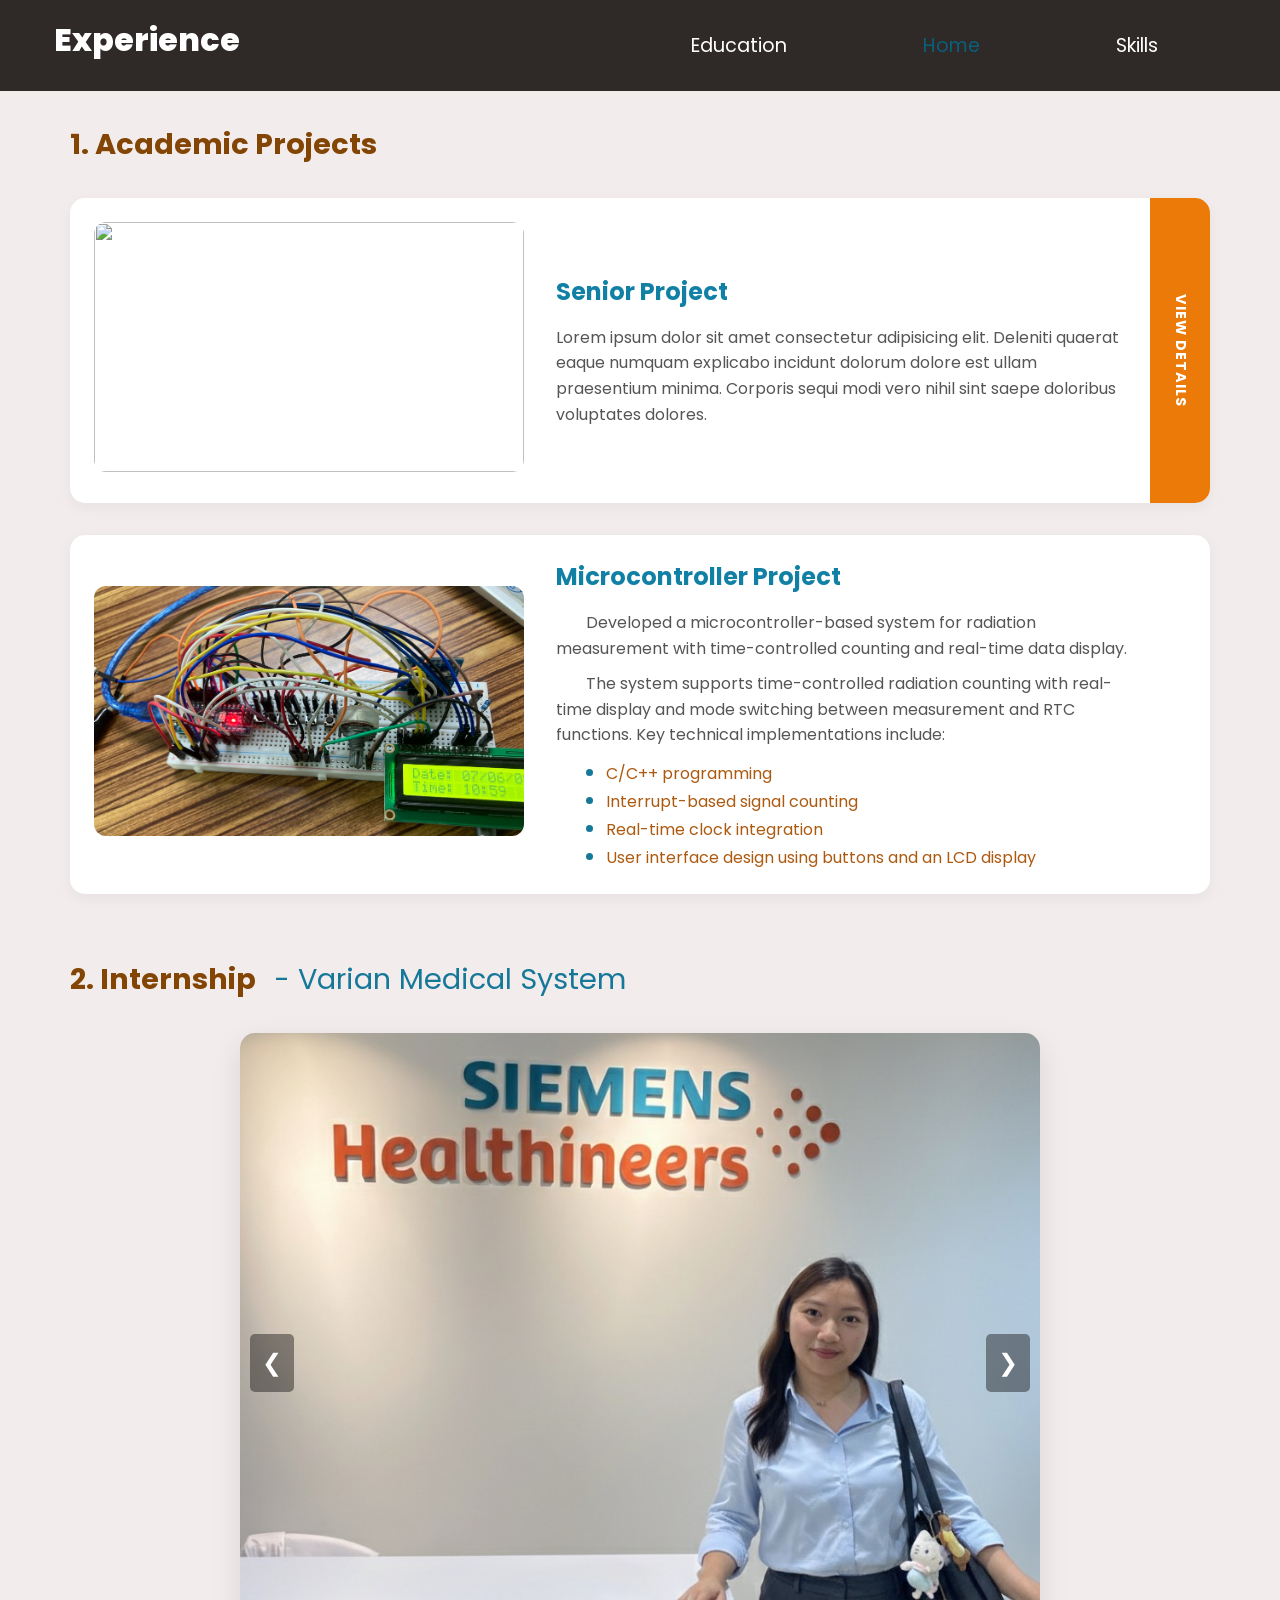
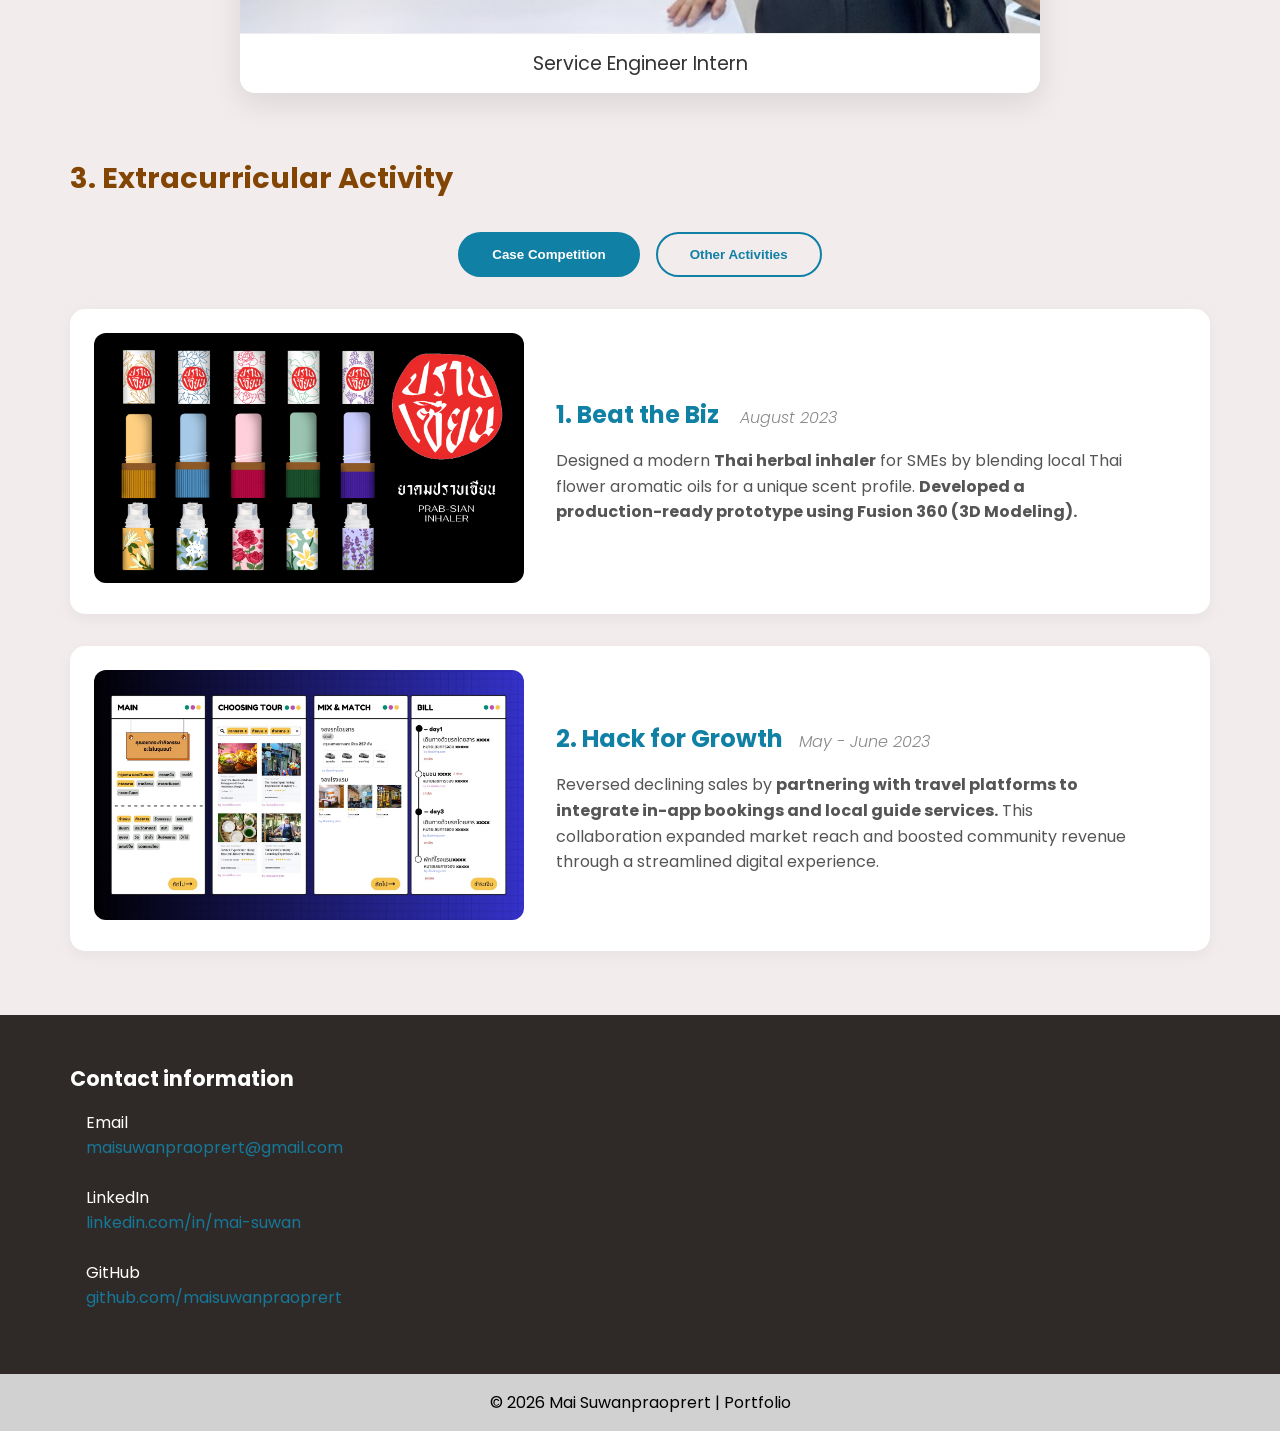
==== experience.html @ b8e8a333 "First upload my website" ====
<!DOCTYPE html>
<html lang="en">
<head>
    <meta charset="UTF-8">
    <meta name="viewport" content="width=device-width, initial-scale=1.0">
    <title>Experience - Mai Suwanpraoprert</title>
    <link rel="stylesheet" href="mainstyle.css"> 
    <link rel="preconnect" href="https://fonts.googleapis.com">
    <link rel="preconnect" href="https://fonts.gstatic.com" crossorigin>
    <link href="https://fonts.googleapis.com/css2?family=Poppins:wght@300;400;600&display=swap" rel="stylesheet">
</head>
<body>
    <nav>
        <div class="container">
            <div class="nav-con">
                <div class="logo"><a href="">Experience</a></div>
                <ul class="menu">
                    <li><a href="education.html">Education</a></li>
                    <li><a href="index.html" class="act">Home</a></li>
                    <li><a href="skill.html">Skills</a></li>
                </ul>
            </div>
        </div>
    </nav>
    
    <section class="experience-section container">
        <h2 class="section-title"></h2>

        <div class="exp-category" id="academic">
            <h3 class="category-title">1. Academic Projects</h3>
            
            <div class="exp-item">
                <div class="exp-img">
                    <img src="">
                </div>
                <div class="exp-detail">
                    <h4>Senior Project</h4>
                    <p>Lorem ipsum dolor sit amet consectetur adipisicing elit. Deleniti quaerat eaque numquam explicabo incidunt dolorum dolore est ullam praesentium minima. Corporis sequi modi vero nihil sint saepe doloribus voluptates dolores.</p>
                </div>
                <a href="projectwebsite/" class="side-link" target="_blank" rel="noopener noreferrer">
                    <span>View Details</span>
                </a>
            </div>
        
            <div class="exp-item">
                <div class="exp-img">
                    <img src="microproject.jpg">
                </div>
                <div class="exp-detail">
                    <h4>Microcontroller Project</h4>
                    
                    <p style="text-indent: 30px; margin-bottom: 10px;">
                        Developed a microcontroller-based system for radiation measurement with time-controlled counting and real-time data display.
                    </p>

                    <p style="text-indent: 30px; margin-bottom: 10px;">
                        The system supports time-controlled radiation counting with real-time display and mode switching between measurement and RTC functions. Key technical implementations include:
                    </p>

                    <ul style="padding-left: 50px; list-style-type: disc;">
                        <li>C/C++ programming</li>
                        <li>Interrupt-based signal counting</li>
                        <li>Real-time clock integration</li>
                        <li>User interface design using buttons and an LCD display</li>
                    </ul>
                </div>
            </div>
        </div>

        <div class="exp-category" id="internship">
            <h3 class="category-title">2. Internship<span class="intern"> - Varian Medical System</span></h3>
            <div class="exp-item internship-card">
                <button class="nav-btn prev" onclick="moveSlider(-1)">❮</button>
                <button class="nav-btn next" onclick="moveSlider(1)">❯</button>

                <div class="slider-container" id="internship-slider">
                    <div class="slide">
                        <img src="siemens.jpg">
                        <div class="slide-caption">Service Engineer Intern</div>
                    </div>
                    <div class="slide">
                        <img src="pm.jpg">
                        <div class="slide-caption">LINAC - Preventive Maintenance(PM)</div>
                    </div>
                    <div class="slide">
                        <img src="troubleshoot.jpg">
                        <div class="slide-caption">LINAC - Electronics Troubleshooting</div>
                    </div>
                    <div class="slide">
                        <img src="proton.jpg">
                        <div class="slide-caption">Proton Therapy - Observing</div>
                    </div>
                </div>
            </div>
        </div>

        <div class="exp-category" id="activities">
            <h3 class="category-title">3. Extracurricular Activity</h3>
            
            <div class="tab-menu">
                <button class="tab-btn active" onclick="openTab(event, 'case-comp')">Case Competition</button>
                <button class="tab-btn" onclick="openTab(event, 'faculty-act')">Other Activities</button>
            </div>

            <div id="case-comp" class="tab-content active">
                <div class="exp-item">
                    <div class="exp-img">
                        <img src="prab.png">
                    </div>
                    <div class="exp-detail">
                        <h4>1. Beat the Biz <span class="exp-date">August 2023</span></h4>
                        <p>Designed a modern <strong>Thai herbal inhaler</strong> for SMEs by blending local Thai flower aromatic oils for a unique scent profile. 
                            <strong>Developed a production-ready prototype using Fusion 360 (3D Modeling).</strong>
                        </p>
                    </div>
                </div>

                <div class="exp-item">
                    <div class="exp-img">
                        <img src="hack.jpg">
                    </div>
                    <div class="exp-detail">
                        <h4>2. Hack for Growth<span class="exp-date">May - June 2023</span></h4>
                        <p>Reversed declining sales by <strong>partnering with travel platforms to integrate in-app bookings and local guide services.</strong>
                            This collaboration expanded market reach and boosted community revenue through a streamlined digital experience.
                        </p>
                    </div>
                </div>
            </div>

            <div id="faculty-act" class="tab-content">
                <div class="exp-item">
                    <div class="exp-img">
                        <img src="headdog.jpg">
                    </div>
                    <div class="exp-detail">
                        <h4>1.  Leader of freshmen group</h4>
                        <p><strong>Managed group tasks and assigned responsibilities to team members.</strong>
                            Acted as the main contact to coordinate with other departments, ensuring smooth <strong>decision-making</strong> and a successful event.
                        </p>
                    </div>
                </div>

                <div class="exp-item">
                    <div class="exp-img">
                        <img src="larngear.jpg">
                    </div>
                    <div class="exp-detail">
                        <h4>2. LarnGear Camp 25 th – Department Representative</h4>
                        <p>Served as a keynote <strong>speaker to introduce the Nuclear Engineering department</strong> to prospective students. 
                            Presented essential insights on the academic curriculum, internship opportunities, 
                            and future career paths within the nuclear and high-tech industries.
                        </p>
                    </div>
                </div>
            </div>
        </div>
    </section>
    

    <div class="footer-top">
        <div class="container">
            <div class="footer-top-con">
                <div class="footer-top-item">
                    <h4>Contact information</h4>
                    <div class="footer-top-item-con">
                        <div class="date">
                            Email <li><a href="mailto:maisuwanpraoprert@gmail.com">maisuwanpraoprert@gmail.com</a></li><br>
                            LinkedIn <li><a href="https://www.linkedin.com/in/mai-suwan" target="_blank">linkedin.com/in/mai-suwan</a></li><br> 
                            GitHub <li><a href="https://github.com/maisuwanpraoprert">github.com/maisuwanpraoprert</a></li>
                        </div> 
                    </div>
                </div>
            </div>
        </div>
    </div>
    <div class="footer-buttom">© 2026 Mai Suwanpraoprert | Portfolio</div>

    <script>
        let currentIndex = 0;

        function moveSlider(direction) {
            const slider = document.getElementById('internship-slider');
            const slides = slider.getElementsByClassName('slide');
            const totalSlides = slides.length;

            // อัปเดต Index ปัจจุบัน
            currentIndex += direction;

            // เช็คเงื่อนไขวนลูป
            if (currentIndex >= totalSlides) {
                currentIndex = 0; // ถ้าเลยรูปสุดท้าย ให้กลับไปรูปแรก
            } else if (currentIndex < 0) {
                currentIndex = totalSlides - 1; // ถ้าถอยจากรูปแรก ให้ไปรูปสุดท้าย
            }

            // สั่งเลื่อนไปตาม Index
            const offset = currentIndex * slider.clientWidth;
            slider.scrollTo({
                left: offset,
                behavior: 'smooth'
            });
        }

        
        function openTab(evt, tabName) {
            var i, tabcontent, tablinks;
            
            // ซ่อนเนื้อหาทั้งหมด
            tabcontent = document.getElementsByClassName("tab-content");
            for (i = 0; i < tabcontent.length; i++) {
                tabcontent[i].style.display = "none";
                tabcontent[i].classList.remove("active");
            }

            // เอา class "active" ออกจากปุ่มทั้งหมด
            tablinks = document.getElementsByClassName("tab-btn");
            for (i = 0; i < tablinks.length; i++) {
                tablinks[i].className = tablinks[i].className.replace(" active", "");
            }

            // แสดงเนื้อหาที่เลือก และเติม class active ให้ปุ่มที่กด
            document.getElementById(tabName).style.display = "block";
            document.getElementById(tabName).classList.add("active");
            evt.currentTarget.className += " active";
        }

    </script>
</body>
</html>
---- mainstyle.css ----
body {
    font-family: 'Poppins', sans-serif;
    background-color: rgb(243, 236, 236);
}

*{
    margin: 0;
    padding: 0;
    box-sizing: border-box;
}

.container{
    max-width: 1140px;
    margin: 0 auto;
}

nav{
    padding: 1rem;
    background-color: #2f2a27 ;
}

nav .container {
    max-width: 99%;    /* ขยายให้เต็มความกว้างจอ */
    padding: 0 2rem;    /* ใส่ padding กันไม่ให้ตัวหนังสือติดขอบจอเกินไป */
}

.nav-con{
    display: flex;
    justify-content: space-between;
}

.logo a{
    font-size: 2rem;
    color: #fff;
    text-decoration: none;
    font-weight: 800;
}

.menu {
    display: flex;
    list-style: none;
    align-items: center;
}

.menu li {
    margin: 0 3rem;
}

.menu li a {
    color: #fff;
    text-decoration: none;
    font-size: 1.2rem;
}

/******* dropdown  *******/
ul {
    list-style: none;
    margin: 0;
    padding: 0;
}

ul li {
    display: inline-block;
    position: relative;
    vertical-align: top; /* ช่วยให้เมนูเรียงกันสวยขึ้น */
}

ul li a {
    display: block;
    padding: 15px 20px; /* ปรับ padding ให้สมดุล */
    color: #fff; /* เปลี่ยนตามสีที่คุณต้องการ */
    font-size: 1.2rem;
    transition: 0.3s;
    text-decoration: none;
}

ul li ul.dropdown {
    width: 250px; 
    background: #1080a5;
    position: absolute;
    left: 0;      /* บังคับให้ชิดซ้ายสุดของเมนูหลัก */
    top: 100%;    /* ให้แสดงต่อลงมาจากเมนูหลักพอดี */
    z-index: 999;
    display: none;
    padding: 0;   /* สำคัญมาก: ล้างค่า padding ของ ul ชั้นใน */
    margin: 0;
    list-style: none;
}

ul li ul.dropdown li {
    display: block; /* ให้รายการใน dropdown เรียงลงมาเป็นแถวเดียว */
    width: 100%;
    margin: 0;
    padding:0;
}

ul li ul.dropdown li a {
    text-decoration: none;
    padding: 15px 20px;
    font-size: 1rem; /* ปรับขนาดตัวอักษรให้เล็กลงหน่อยในเมนูย่อย */
    color: #ffffff;
    background: #1080a5; /* กำหนดสีพื้นหลังให้เหมือนกันทั้งแถบ */
    border-bottom: 1px solid rgba(20, 19, 19, 0.1); /* เพิ่มเส้นคั่นบางๆ */
}

ul li a:hover { /* เอฟเฟกต์ตอน Hover */
    background-color: #f8762a 
}

ul li ul.dropdown li a:hover { /* เมื่อเอาเมาส์วางที่เมนูย่อย ให้เปลี่ยนสีเฉพาะแถวนั้น */
    background-color: #0a4b61;
}

ul li:hover ul.dropdown {
    display: block;
}

/***** main content *****/
.maincontent{
    background: linear-gradient(rgba(0,0,0,0.6), rgba(0, 0, 0, 0.7)), url('bg.jpg');
    background-size: cover;
    background-position: center;
    color: white;
    position: relative; /* สำหรับจัดตำแหน่งเอฟเฟกต์ Blend */
}

.maincontent .container {
    max-width: 100%; /* ขยายให้เต็มความกว้างจอ */
    padding: 0;      /* เอา padding ออกเพื่อให้รูปชิดขอบ */
}

.maincontent-con {
    display: flex;
    align-items: stretch; /* ให้ทั้งสองฝั่งสูงเท่ากันเสมอ */
    min-height: 80vh;    /* ปรับความสูงตามต้องการ */
    flex-direction: row-reverse;
    margin-bottom: 0;
}

/* ฝั่งตัวหนังสือ (ซ้าย) */
.maincontent-info {
    flex: 1;
    display: flex;
    flex-direction: column;
    justify-content: center;
    padding: 0 10% 0 10%; /* ดันเนื้อหาให้มาอยู่ช่วงกลางๆ ของฝั่งซ้าย */
    margin-top: 0;
}

/* ฝั่งรูปภาพ (ขวา) */
.maincontent-img {
    flex: 1;
    padding: 0;       /* ลบ padding ออก */
    margin: 0;        /* ลบ margin ออก */
    height: auto;     /* หรือกำหนดความสูงคงที่ถ้าต้องการ */
    position: relative;
}

.maincontent-img::after {
    content: "";
    position: absolute;
    top: 0;
    right: 0;
    width: 30%; /* กำหนดความกว้างของช่วงที่เกลี่ย */
    height: 100%;
    z-index: 10;
}

.maincontent-img img {
    width: 100%;
    height: 100%;
    object-fit: cover;
    display: block;
    /* เพิ่มโค้ดด้านล่างนี้ */
    -webkit-mask-image: linear-gradient(to right, black 70%, transparent 100%);
    mask-image: linear-gradient(to right, black 40%, transparent 100%);
}

.maincontent-info h3{
    font-size: 4rem;
}

.maincontent-info p{ 
    margin-top: 0.5rem;
}

.maincontent-info .maincontent-btn {
    display: inline-block;    /* ทำให้ปุ่มกว้างเท่ากับเนื้อหาข้างใน */
    width: fit-content;       /* บังคับให้ขนาดพอดีกับตัวอักษร */
    background-color: #0b5e7a;
    color: #fff;
    padding: 1rem 2rem;       /* เพิ่ม padding ซ้าย-ขวา ให้ดูเป็นทรงปุ่มที่สวยงาม */
    border-radius: 9px;
    text-decoration: none;
    margin-top: 2rem;         /* เว้นระยะห่างจากข้อความด้านบน */
}

.maincontent-btn:hover { /* เอฟเฟกต์ตอน Hover */
    background-color: #eb7a08; 
}

.content-con{
    display: grid;
    grid-template-columns: 1fr 1fr 1fr;
    column-gap: 2rem;
    align-items: center;    
    text-align: center;
}

.content-title{
    margin: 2rem 0;
}

.content-item img{
    width: 45%;
    margin: 3rem;
}

.content-item h4{
    margin-top: 1rem;
    margin-bottom: 1rem;
    font-size: 2rem;
    text-align: center;
    color: #502e0b;
}

.content-item p{
    margin: 1rem 0;
    text-align: center;
}

.content-item a{
    display: inline-block;
    color: #fff;
    background-color: #eb7a08;
    padding: 0.5rem 1rem;
    border-radius: 6px;
    text-decoration: none;
    margin: 1rem;
}
.content-item a:hover{
    background-color: #0b5e7a;
    transition: 0.5sec;
}

.footer-top{
    margin-top: 2rem;
    padding: 3rem;
    background-color: #2f2a27;
    color: #fff;
}

.footer-top-con{
    display: grid;
    grid-template-columns: 1fr 1fr;
    column-gap: 6rem;
}

.footer-top-item {
    list-style: none;
}

.footer-top-item h4{
    font-size: 1.3rem;
}

.footer-top-item-con{
    margin: 1rem;
}

.footer-top-item-con .date{
    color: #fff;
    text-align: left;
}

.footer-top-item-con .date li a{
    color: #167899;
    text-decoration: none;
}

.footer-top-item p{
    padding-top: 35%;
    font-size: larger;
    text-align: left;
}

.footer-buttom{
    background-color: #d1d1d1;
    padding: 1rem;
    text-align: center;
}

html {
  scroll-behavior: smooth;
}

/****** eduction *******/
.detail-header h1{
    padding-top: 2rem;
    font-size: 2.3rem;
    text-align: center;
}
.detail-header p{
    text-align: center;
}

.education-list {
    display: grid;
    grid-template-columns: 1fr 1fr; /* แบ่ง 2 คอลัมน์ */
    column-gap: 3rem;              /* ระยะห่างระหว่างคอลัมน์ */
    row-gap: 2rem;
    
    border-left: 1px solid #646262;   /* เพิ่มเส้นหน้าสุด */
    padding-left: 1rem;            
    
    margin: 50px;
    max-width: 1000px;
}
.education-list > div:nth-child(2) {   /* เพิ่มเส้นตรงกลาง */
    border-left: 1.5px solid #646262;
    padding-left: 1rem; 
}
.main-edu-img{
    justify-content: center;
    margin:50px;
    display: flex;
    gap: 5%;
    max-width: 1000px; /* กำหนดความกว้างสูงสุดของกลุ่มรูป */
    height: 400px; /* กำหนดความสูงที่แน่นอนเพื่อให้รูปดูสมดุล */
}

.main-edu-img img{
    flex: 1;
    height: 100%;
    object-fit: cover;
    border-radius: 10px;
    cursor: pointer;
    transition: all ease-in-out 0.6s;
    filter: brightness(0.7); /* ทำให้รูปที่ไม่ได้เลือกดูมืดลงนิดนึง */
}

.main-edu-img img:hover{
    flex: 2; 
    filter: brightness(1); /* ให้รูปที่เลือกสว่างปกติ */
}

/****** experience *******/
.menu li a.act {
    color: #0b5e7a; 
}

/* จัดการส่วนหัวข้อหลัก */
.section-title {
    font-size: 2.3rem;
    margin-top: 2rem;
    text-align: center;
    color: #2f2a27;
}

.category-title {
    font-size: 1.8rem;
    color: #824504;
    margin-bottom: 2rem;
    display: inline-block;
}

.exp-category {
    margin-bottom: 4rem;
}

/* โครงสร้าง Flexbox สำหรับแบ่งซ้าย-ขวา */
/* 1. ปรับแต่งตัวการ์ดหลัก */
.exp-item {
    position: relative;    /* สำคัญมาก: เพื่อให้แถบด้านขวาอ้างอิงตำแหน่งกับการ์ดนี้ */
    display: flex;
    align-items: center;
    gap: 2rem;
    background: #fff;
    padding: 1.5rem;
    padding-right: 80px;   /* เว้นที่ว่างด้านขวาเพิ่ม เพื่อไม่ให้เนื้อหาไปทับแถบสีส้ม */
    border-radius: 15px;
    margin-bottom: 2rem;
    box-shadow: 0 4px 15px rgba(0,0,0,0.05);
    overflow: hidden;      /* ตัดส่วนที่ล้น เพื่อให้ขอบของแถบสีมนตามการ์ด */
}

/* 2. สร้างแถบสีด้านขวาสุด */
.side-link {
    position: absolute;
    right: 0;
    top: 0;
    width: 60px;           /* ความกว้างของแถบสีส้ม */
    height: 100%;          /* ให้สูงเท่ากับการ์ดเสมอ */
    background-color: #eb7a08; 
    display: flex;
    align-items: center;
    justify-content: center;
    text-decoration: none; /* เอาเส้นใต้ลิงก์ออก */
    transition: all 0.3s ease;
}

/* 3. จัดตัวอักษรในแถบสีส้มให้เป็นแนวตั้ง */
.side-link span {
    color: white;
    writing-mode: vertical-rl; /* หมุนข้อความให้เป็นแนวตั้ง */
    text-transform: uppercase;
    font-weight: bold;
    font-size: 0.9rem;
    letter-spacing: 1px;
    white-space: nowrap;
}

/* 4. เอฟเฟกต์ตอนเอาเมาส์ไปชี้ (Hover) */
.side-link:hover {
    background-color: #c96806; /* เปลี่ยนสีให้เข้มขึ้นนิดนึง */
    width: 70px;               /* ขยายความกว้างออกมาเล็กน้อยให้ดูมีลูกเล่น */
}

/* ฝั่งรูปภาพ (ซ้าย) */
.exp-img {
    flex: 1.5;             /* กำหนดสัดส่วนพื้นที่ */
}

.exp-img img {
    width: 100%;
    height: 250px;       /* ปรับความสูงตามต้องการ */
    object-fit: cover;
    border-radius: 12px;
}

/* ฝั่งรายละเอียด (ขวา) */
.exp-detail {
    flex: 2;             /* ให้ส่วนเนื้อหากว้างกว่ารูป */
}

.exp-detail h4 {
    font-size: 1.5rem;
    margin-bottom: 1rem;
    color: #1080a5;
}

.exp-detail p {
    line-height: 1.6;
    color: #555;
}

/* Responsive: เมื่อเปิดในมือถือ ให้รูปอยู่บน ตัวหนังสืออยู่ล่าง */
@media (max-width: 768px) {
    .exp-item {
        flex-direction: column;
    }
    .exp-img, .exp-detail {
        width: 100%;
    }
}


/* ปรับแต่งการ์ด Internship ให้เน้นรูปใหญ่ */
.internship-card {
    display: block;    /* เปลี่ยนจาก flex เป็น block เพื่อให้รูปขยายเต็ม */
    padding: 0;        /* เอา padding ออกเพื่อให้รูปชิดขอบการ์ด */
    overflow: hidden;
    position: relative;
}

/* ตัวคอนเทนเนอร์ที่เก็บรูปทั้งหมด */
.slider-container {
    display: flex;
    overflow-x: auto;         /* ยอมให้เลื่อนซ้ายขวา */
    scroll-snap-type: x mandatory; /* ทำให้รูปหยุดกึ่งกลางพอดีเวลาเลื่อน */
    scroll-behavior: smooth;
    -webkit-overflow-scrolling: touch;
}
/* เลือก span ที่อยู่ใน category-title */
.category-title .intern {
    color: #167899;          
    font-weight: 400;     
    margin-left: 10px;    
}

/* ซ่อน Scrollbar สำหรับ Chrome/Safari/Firefox */
.slider-container::-webkit-scrollbar { display: none; }
.slider-container { -ms-overflow-style: none; scrollbar-width: none; }

/* แต่ละสไลด์ */
.slide {
    min-width: 100%;          /* ให้แต่ละรูปกว้างเต็มการ์ด */
    scroll-snap-align: center;
    position: relative;
}

.slide img {
    width: 100%;
    height: 600px;         /* ตรวจสอบว่าความสูงพอดีกับที่ต้องการไหม */
    object-fit: cover;
    display: block;        /* ลบช่องว่างด้านล่างรูป (baseline gap) */
    margin: 0;             /* ลบ margin ที่อาจตกค้าง */
}
/* จัดการสไลด์แรกให้เป็นตำแหน่ง relative เพื่อให้ตัวหนังสือลอยได้ */
.first-slide {
    position: relative;
    display: flex;         /* เพิ่มสิ่งนี้ */
    justify-content: center;
    align-items: center;
    padding: 0 !important;  /* บังคับลบ padding ทุกด้าน */
    overflow: hidden;       /* ป้องกันรูปล้นขอบ */
}

/* ทำให้รูปภาพในสไลด์แรกมืดลงเล็กน้อย */
.first-slide::before {
    position: absolute;
    top: 0;                /* เพิ่มสิ่งนี้ */
    left: 0;               /* เพิ่มสิ่งนี้ */
    width: 100%;
    height: 100%;
}


/* ส่วนรูปอื่นๆ ยังคงใช้ slide-caption ปกติ */
.slide-caption {
    background: rgba(255, 255, 255, 0.9);
    color: #333;
    padding: 15px;
    text-align: center;
    border-top: 1px solid #eee;
}
/* คำอธิบายเล็กๆ ใต้รูป */
.slide-caption {
    background: rgba(255, 255, 255, 0.5); /* พื้นหลังขาวโปร่งแสง */
    padding: 15px 20px;
    font-size: 1.2rem;
    text-align: center;
}

/* จุดนำทางด้านล่าง (แค่ตกแต่ง) */
.slider-dots {
    position: absolute;
    bottom: 50px; /* ให้อยู่เหนือตัว caption */
    left: 50%;
    transform: translateX(-50%);
    display: flex;
    gap: 8px;
}

.slider-dots span {
    width: 8px;
    height: 8px;
    background: rgba(255,255,255,0.5);
    border-radius: 50%;
}

/* เพิ่มเติมสไตล์ปุ่ม Navigation */
.internship-card {
    position: relative; /* เพื่อให้ปุ่มเกาะอยู่บนการ์ด */
    max-width: 800px;   /* ปรับตัวเลขนี้ได้ตามความต้องการ (เช่น 700px หรือ 900px) */
    margin: 0 auto 3rem auto; /* จัดการ์ดให้อยู่กึ่งกลาง และเว้นระยะห่างด้านล่าง 3rem */
    
    box-shadow: 0 10px 30px rgba(0,0,0,0.1); /* เพิ่มเงาให้นิดนึงเพื่อให้การ์ดดูเด่นขึ้น */
}

.nav-btn {
    position: absolute;
    top: 50%;
    transform: translateY(-50%);
    background: rgba(0, 0, 0, 0.4);
    color: white;
    border: none;
    padding: 15px 12px;
    cursor: pointer;
    z-index: 10;
    font-size: 1.5rem;
    transition: 0.3s;
    border-radius: 5px;
}

.nav-btn:hover {
    background: #eb7a08; /* สีส้มตามธีมของคุณ */
}

.prev { left: 10px; }
.next { right: 10px; }

/* ซ่อน Scrollbar แต่ยังเลื่อนได้ */
.slider-container {
    -ms-overflow-style: none;
    scrollbar-width: none;
}
.slider-container::-webkit-scrollbar {
    display: none;
}

/* เลือกที่ตัว ul ในส่วนของรายละเอียดประสบการณ์ */
/* บังคับให้แสดงจุดวงกลมเฉพาะในส่วน exp-detail */
.exp-detail ul {
    list-style-type: disc !important; /* !important เพื่อชนะคำสั่ง reset อื่นๆ */
}

.exp-detail li {
    display: list-item !important; /* บังคับสถานะให้เป็นรายการ */
    list-style-position: outside !important; /* ให้จุดอยู่นอกข้อความ */
    color: #ad5a11; 
}

.exp-date {
    font-size: 1rem;       /* ปรับขนาดวันที่ให้เล็กลงกว่าหัวข้อนิดหน่อย */
    font-weight: 300;      /* ทำให้ตัวบางลง */
    font-style: italic;    /* ทำให้ตัวเอียง */
    color: #888;           /* ปรับสีให้จางลงเล็กน้อยเพื่อไม่ให้แย่งความสนใจ */
    margin-left: 1rem;
}
/* เลือกไปที่ li และใช้ ::marker เพื่อจัดการสีของจุด */
.exp-detail ul li::marker {
    color: #167899;
    font-size: 1.2em; /* แถม: ปรับขนาดจุดให้ใหญ่ขึ้นเล็กน้อยได้ด้วย */
}

/* จัดการปุ่ม Tab */
.tab-menu {
    display: flex;
    gap: 1rem;
    margin-bottom: 2rem;
    justify-content: center;
}

.tab-btn {
    padding: 0.8rem 2rem;
    border: 2px solid #1080a5;
    background: transparent;
    color: #1080a5;
    border-radius: 30px;
    cursor: pointer;
    font-weight: 600;
    transition: all 0.3s ease;
}

.tab-btn.active, .tab-btn:hover {
    background: #1080a5;
    color: white;
}

/* จัดการการแสดงผลเนื้อหา */
.tab-content {
    display: none; /* ซ่อนเนื้อหาเริ่มต้น */
    animation: fadeIn 0.5s ease;
}

.tab-content.active {
    display: block; /* แสดงเฉพาะตัวที่ active */
}

@keyframes fadeIn {
    from { opacity: 0; transform: translateY(10px); }
    to { opacity: 1; transform: translateY(0); }
}

/***** skill  *******/
.skills-grid {
    display: grid;
    grid-template-columns: repeat(auto-fit, minmax(300px, 1fr));
    gap: 2rem;
    margin-top: 3rem;
}

.skill-card {
    background: #fff;
    padding: 2rem;
    border-radius: 15px;
    box-shadow: 0 10px 30px rgba(0,0,0,0.05);
    transition: transform 0.3s ease;
    border-top: 5px solid #d9760b; 
}

.skill-card:hover {
    transform: translateY(-10px);
}

.skill-icon {
    font-size: 2rem;       /* ขนาดของ Icon */
    color: #1080a5;        /* สีฟ้าตามธีมเว็บของคุณ */
    margin-bottom: 1.5rem;
    margin-left: 1rem;
    display: block;
    transition: 0.3s;
}

/* แถม: เมื่อเอาเมาส์วางที่การ์ด ให้ Icon เปลี่ยนสีหรือขยับได้ */
.skill-card:hover .skill-icon {
    color: #eb7a08;        /* เปลี่ยนเป็นสีส้มเมื่อ Hover เพื่อให้ดูมีลูกเล่น */
    transform: scale(1.1); /* ขยายขนาดขึ้นเล็กน้อย */
}

.skill-card h3 {
    color: #2f2a27;
    margin-bottom: 1.5rem;
    font-size: 1.5rem;
}

/* Technical List */
.skill-list {
    list-style: none;
    text-align: left;
}
.skill-list li {
    margin-bottom: 0.8rem;
    padding-left: 1.5rem;
    position: relative;
}
.skill-list li::before {
    content: "•";
    color: #1080a5;
    position: absolute;
    left: 0;
    font-weight: bold;
}

/* Language Progress Bar */
.language-item {
    margin-bottom: 1rem;
    text-align: left;
}
.progress-bar {
    background: #e0e0e0;
    height: 8px;
    border-radius: 10px;
    margin-top: 5px;
}
.progress {
    background: #1080a5;
    height: 100%;
    border-radius: 10px;
}

/* Soft Skill Tags */
.tags {
    display: flex;
    flex-wrap: wrap;
    gap: 0.8rem;
}
.tag {
    background: #f3ecec;
    color: #1080a5;
    padding: 0.5rem 1rem;
    border-radius: 20px;
    font-size: 0.9rem;
    font-weight: 600;
}
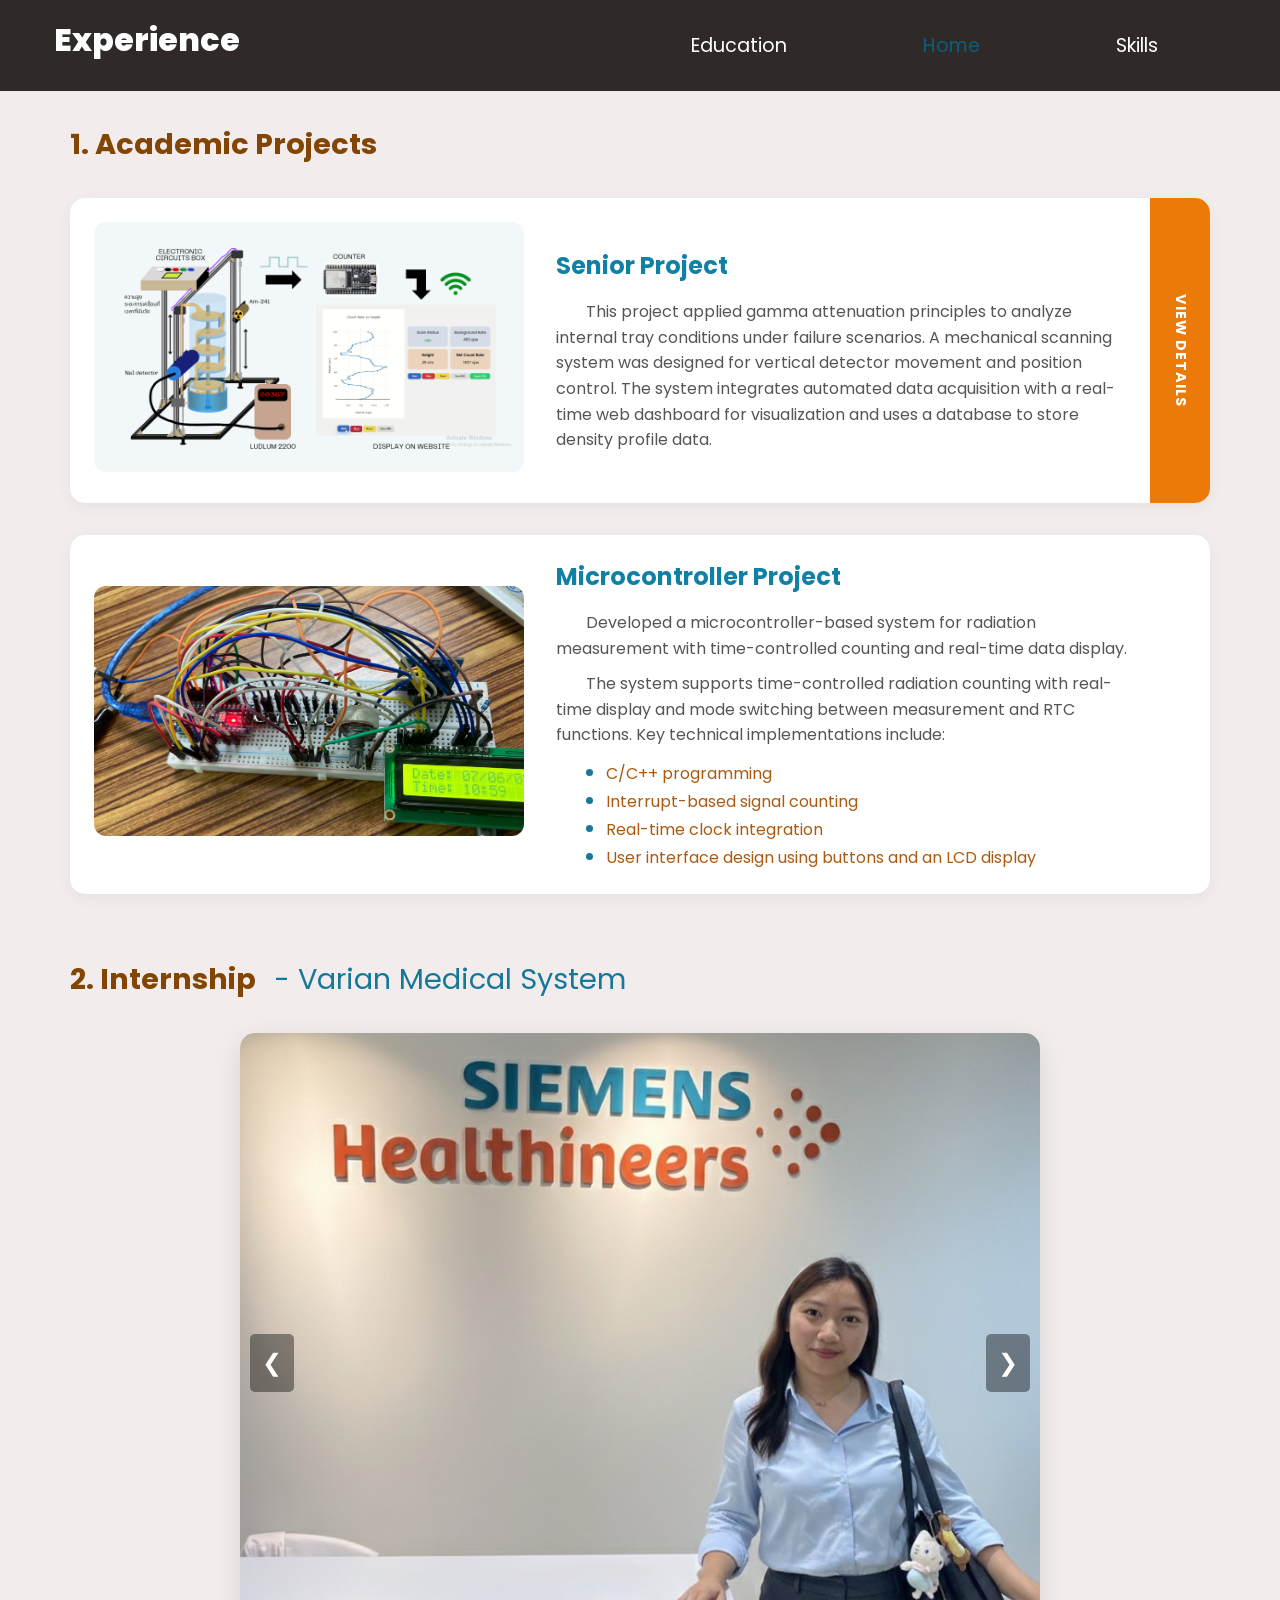
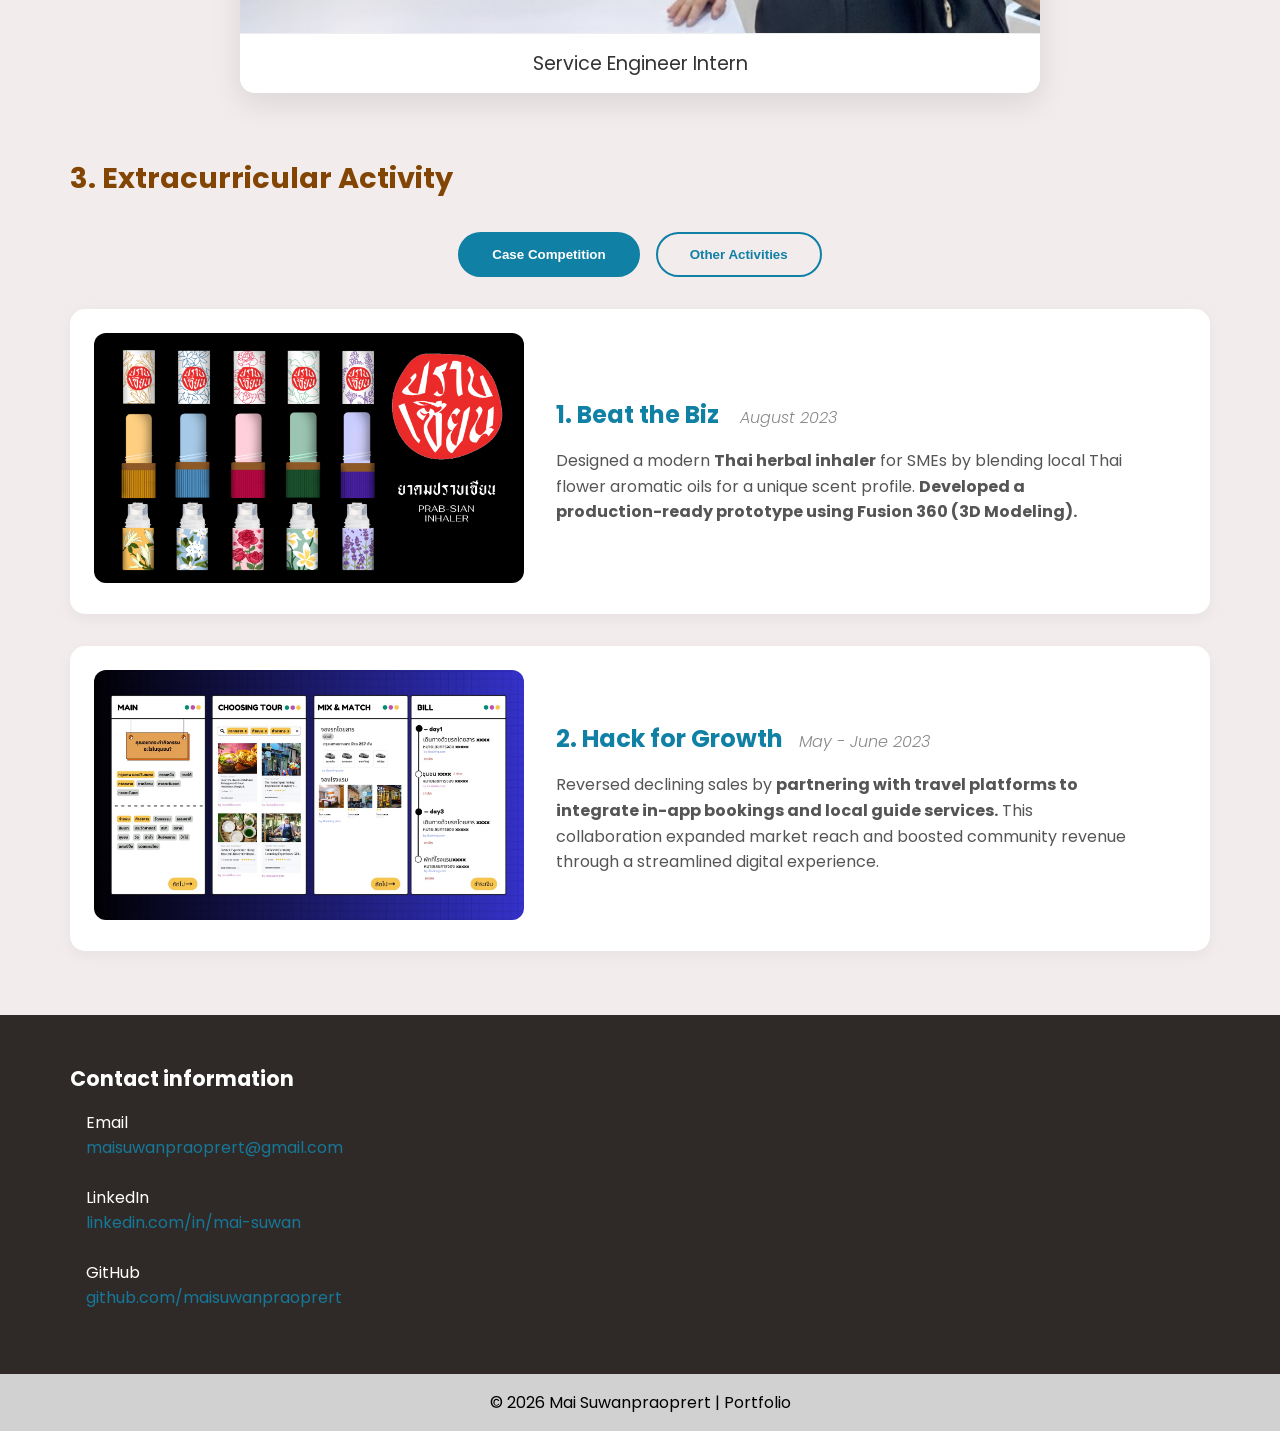
==== commit 53eb6c0f: "ใส่ข้อความอธิบายการแก้ไขที่นี่ เช่น แก้ไขหน้า index หรือ อัปเดต CSS" ====
--- a/experience.html
+++ b/experience.html
@@ -31,13 +31,13 @@
             
             <div class="exp-item">
                 <div class="exp-img">
-                    <img src="">
+                    <img src="project.png">
                 </div>
                 <div class="exp-detail">
                     <h4>Senior Project</h4>
-                    <p>Lorem ipsum dolor sit amet consectetur adipisicing elit. Deleniti quaerat eaque numquam explicabo incidunt dolorum dolore est ullam praesentium minima. Corporis sequi modi vero nihil sint saepe doloribus voluptates dolores.</p>
-                </div>
-                <a href="projectwebsite/" class="side-link" target="_blank" rel="noopener noreferrer">
+                    <p style="text-indent: 30px";>This project applied gamma attenuation principles to analyze internal tray conditions under failure scenarios. A mechanical scanning system was designed for vertical detector movement and position control. The system integrates automated data acquisition with a real-time web dashboard for visualization and uses a database to store density profile data.</p>
+                </div>
+                <a href="https://maisuwanpraoprert.github.io/seniorproject/" class="side-link" target="_blank" rel="noopener noreferrer">
                     <span>View Details</span>
                 </a>
             </div>
--- a/mainstyle.css
+++ b/mainstyle.css
@@ -743,4 +743,156 @@
     border-radius: 20px;
     font-size: 0.9rem;
     font-weight: 600;
+}
+
+/*******************************************************
+  RESPONSIVE DESIGN (Media Queries)
+********************************************************/
+
+/* สำหรับหน้าจอ Tablet และมือถือขนาดใหญ่ (ต่ำกว่า 1024px) */
+@media (max-width: 1024px) {
+    .container {
+        max-width: 90%;
+    }
+
+    .menu li {
+        margin: 0 1.5rem; /* ลดระยะห่างเมนู */
+    }
+
+    .education-list {
+        margin: 20px auto;
+        grid-template-columns: 1fr; /* เปลี่ยนการศึกษาเป็นแถวเดียว */
+        border-left: 2px solid #646262;
+    }
+
+    .education-list > div:nth-child(2) {
+        border-left: none; /* เอาเส้นคั่นกลางออก */
+        padding-top: 1rem;
+        border-top: 1px solid #ddd; /* เพิ่มเส้นคั่นบนแทน */
+    }
+}
+
+/* สำหรับหน้าจอมือถือมาตรฐาน (ต่ำกว่า 768px) */
+@media (max-width: 768px) {
+    
+    /* --- Navigation --- */
+    .nav-con {
+        flex-direction: column;
+        align-items: center;
+        gap: 1rem;
+    }
+
+    .menu {
+        flex-wrap: wrap;
+        justify-content: center;
+    }
+
+    .menu li {
+        margin: 0.5rem 1rem;
+    }
+
+    /* --- Main Content (About Me หน้าแรก) --- */
+    .maincontent-con {
+        flex-direction: column; /* เอารูปขึ้นบน หรือลงล่างตามโครงสร้าง */
+        min-height: auto;
+    }
+
+    .maincontent-info {
+        padding: 3rem 5%;
+        text-align: center;
+        align-items: center;
+    }
+
+    .maincontent-info h3 {
+        font-size: 2.5rem; /* ลดขนาดหัวข้อ */
+    }
+
+    .maincontent-img {
+        height: 350px; /* จำกัดความสูงรูปในมือถือ */
+    }
+
+    .maincontent-img img {
+        /* ปรับตำแหน่งเกลี่ยขอบให้เนียนในแนวตั้งแทนถ้าจำเป็น */
+        mask-image: linear-gradient(to bottom, black 80%, transparent 100%);
+        -webkit-mask-image: linear-gradient(to bottom, black 80%, transparent 100%);
+    }
+
+    /* --- Experience & Education --- */
+    .exp-item {
+        flex-direction: column;
+        padding-right: 1.5rem; /* คืนพื้นที่ฝั่งขวา */
+    }
+
+    .exp-img, .exp-detail {
+        width: 100%;
+    }
+
+    .side-link {
+        position: relative;
+        width: 100%;
+        height: 40px;
+        writing-mode: horizontal-tb; /* หมุนข้อความกลับมาแนวนอน */
+        margin-top: 1rem;
+        border-radius: 8px;
+    }
+
+    .side-link span {
+        writing-mode: horizontal-tb;
+    }
+
+    /* --- Skills Page --- */
+    .skills-grid {
+        grid-template-columns: 1fr; /* การ์ด Skill เรียงแถวเดียว */
+    }
+
+    /* --- Footer --- */
+    .footer-top-con {
+        grid-template-columns: 1fr;
+        text-align: center;
+        gap: 2rem;
+    }
+
+    .footer-top-item p {
+        padding-top: 1rem;
+        text-align: center;
+    }
+
+    .footer-top-item-con .date {
+        text-align: center;
+    }
+
+    /* --- Internship Slider --- */
+    .slide img {
+        height: 350px; /* ลดความสูงสไลเดอร์ในมือถือ */
+    }
+
+    .nav-btn {
+        padding: 10px 8px;
+        font-size: 1.2rem;
+    }
+}
+
+/* สำหรับมือถือขนาดเล็ก (ต่ำกว่า 480px) */
+@media (max-width: 480px) {
+    .logo a {
+        font-size: 1.5rem;
+    }
+
+    .maincontent-info h3 {
+        font-size: 2rem;
+    }
+
+    .content-con {
+        grid-template-columns: 1fr; /* Grid หน้าแรกเรียงแถวเดียว */
+    }
+
+    .tab-menu {
+        flex-direction: column; /* ปุ่ม Tab เรียงแนวตั้ง */
+        width: 100%;
+        padding: 0 1rem;
+    }
+
+    .tab-btn {
+        width: 100%;
+    }
 }
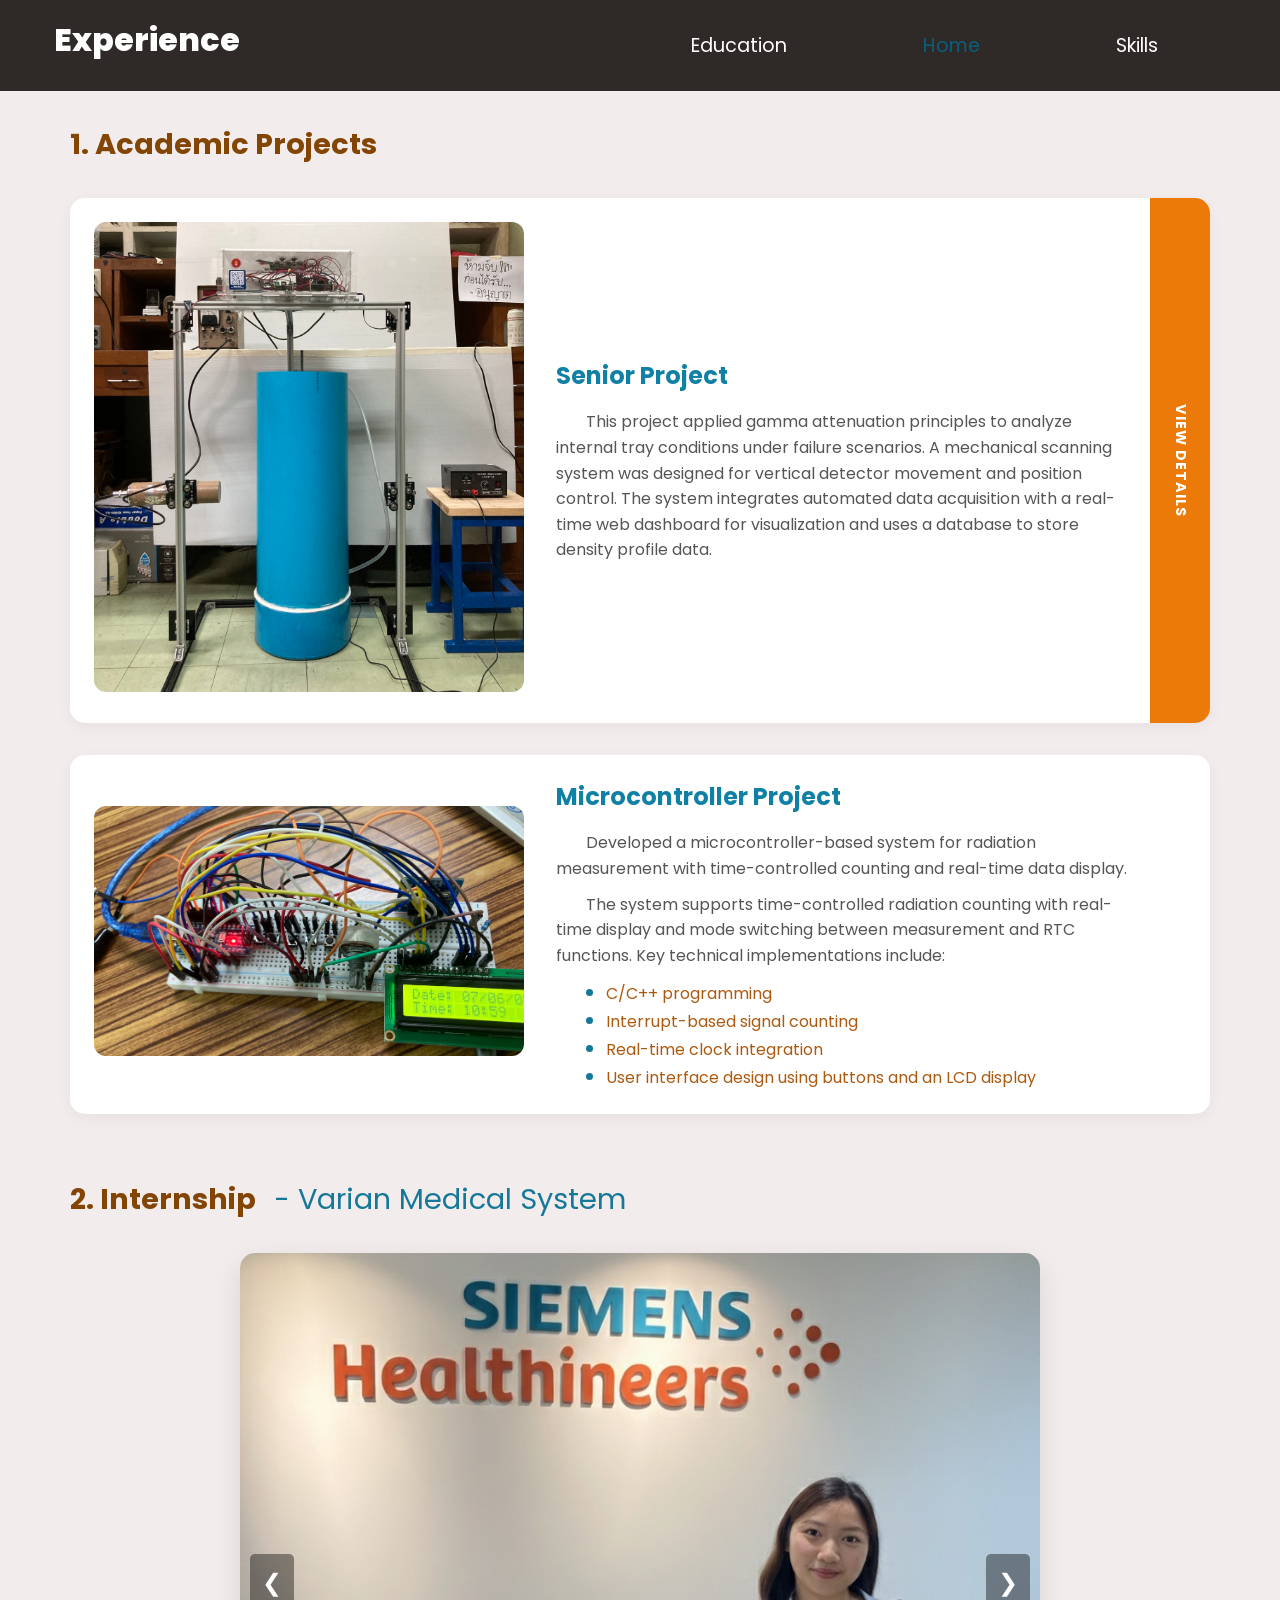
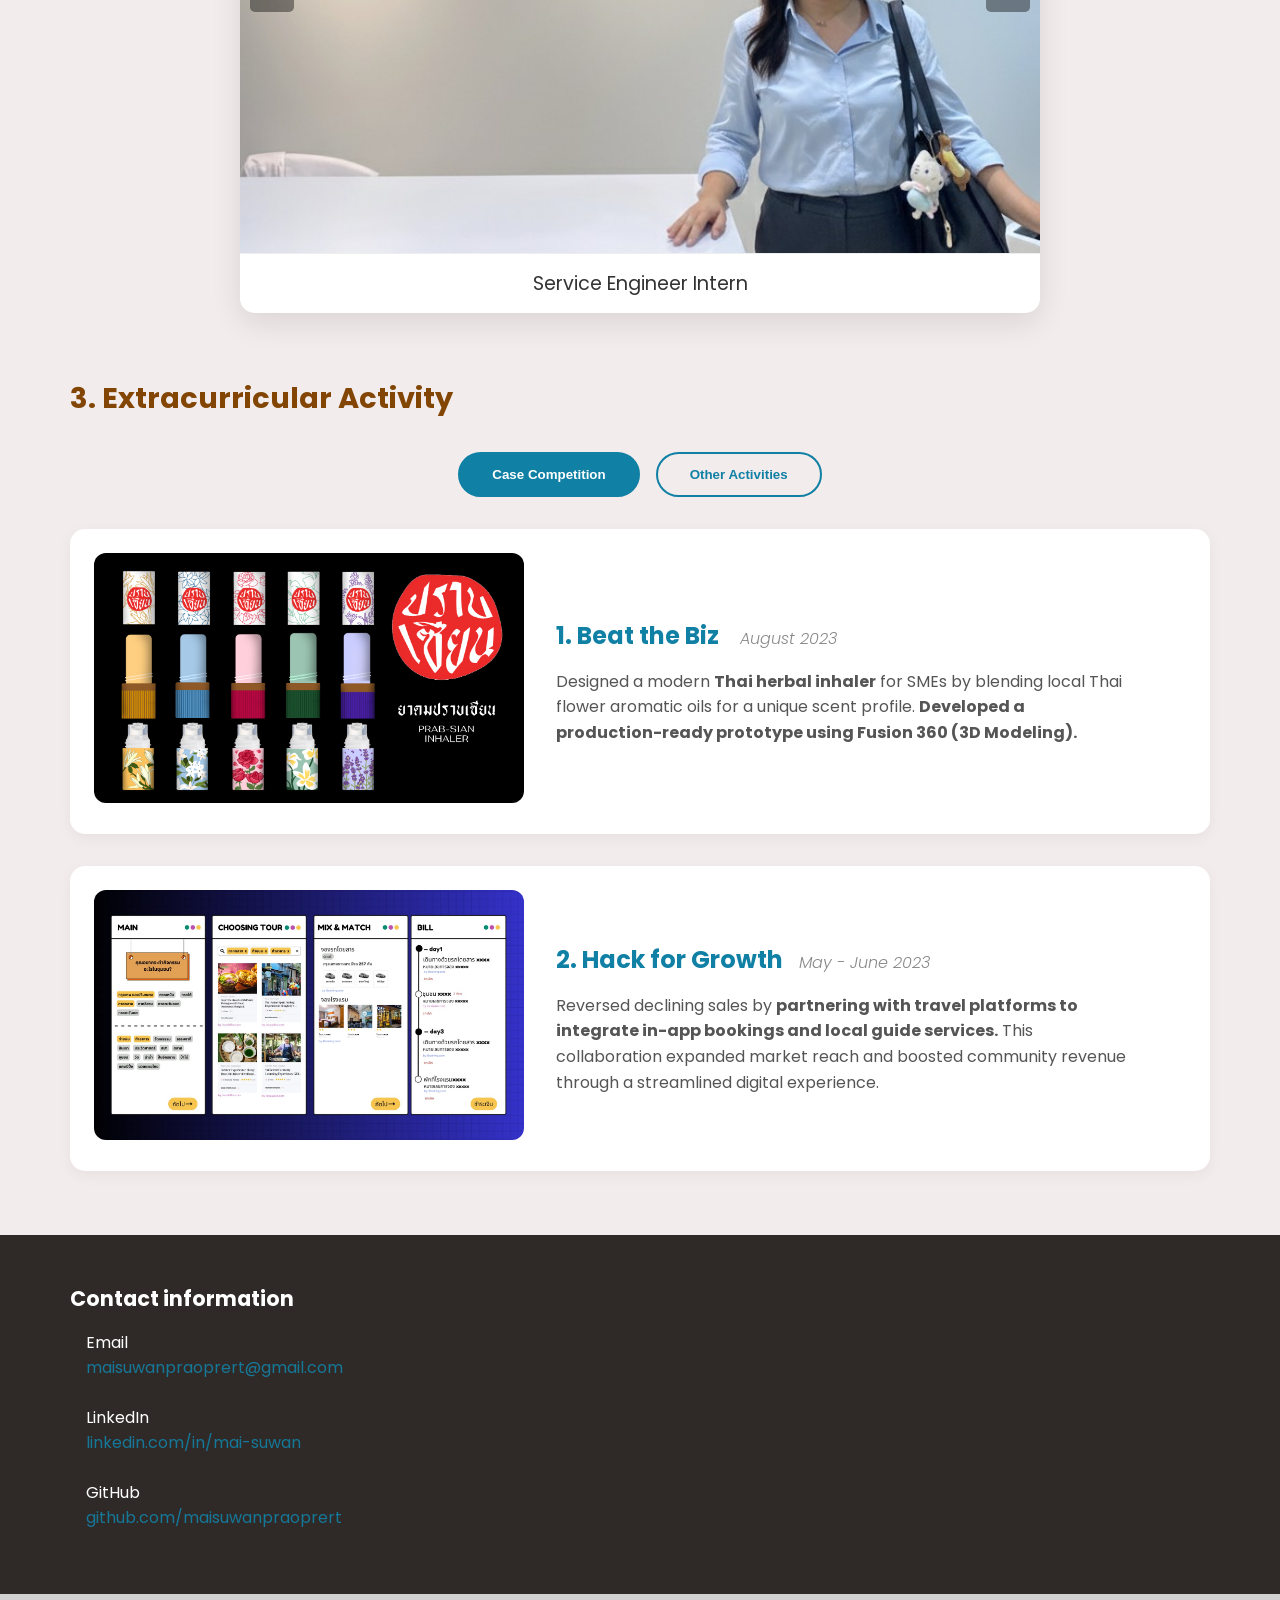
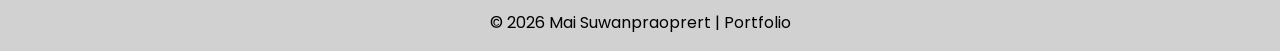
==== commit 82ad88b3: "Update my website content and add project images" ====
--- a/experience.html
+++ b/experience.html
@@ -31,7 +31,7 @@
             
             <div class="exp-item">
                 <div class="exp-img">
-                    <img src="project.png">
+                    <img src="ourwork.jpg" style="width: 100%; height: auto; object-fit: contain; max-height: 500px;">
                 </div>
                 <div class="exp-detail">
                     <h4>Senior Project</h4>
